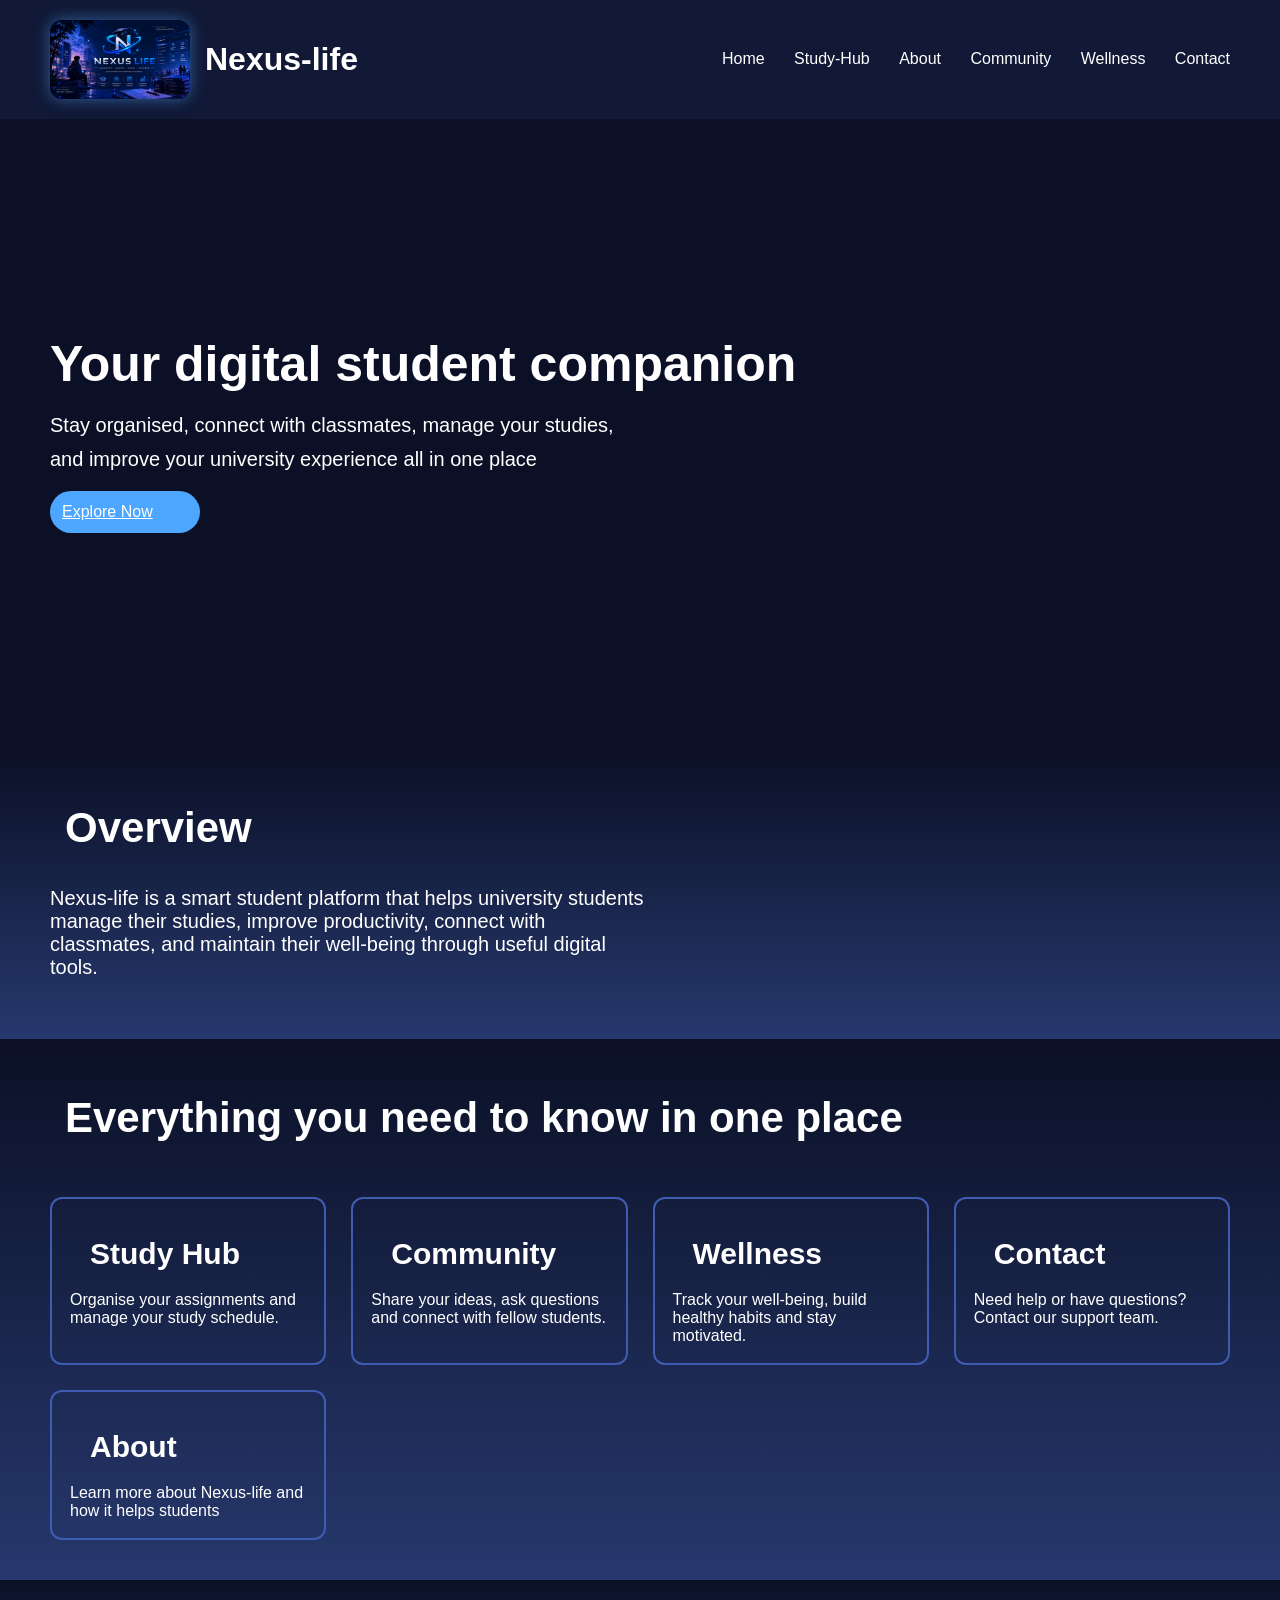
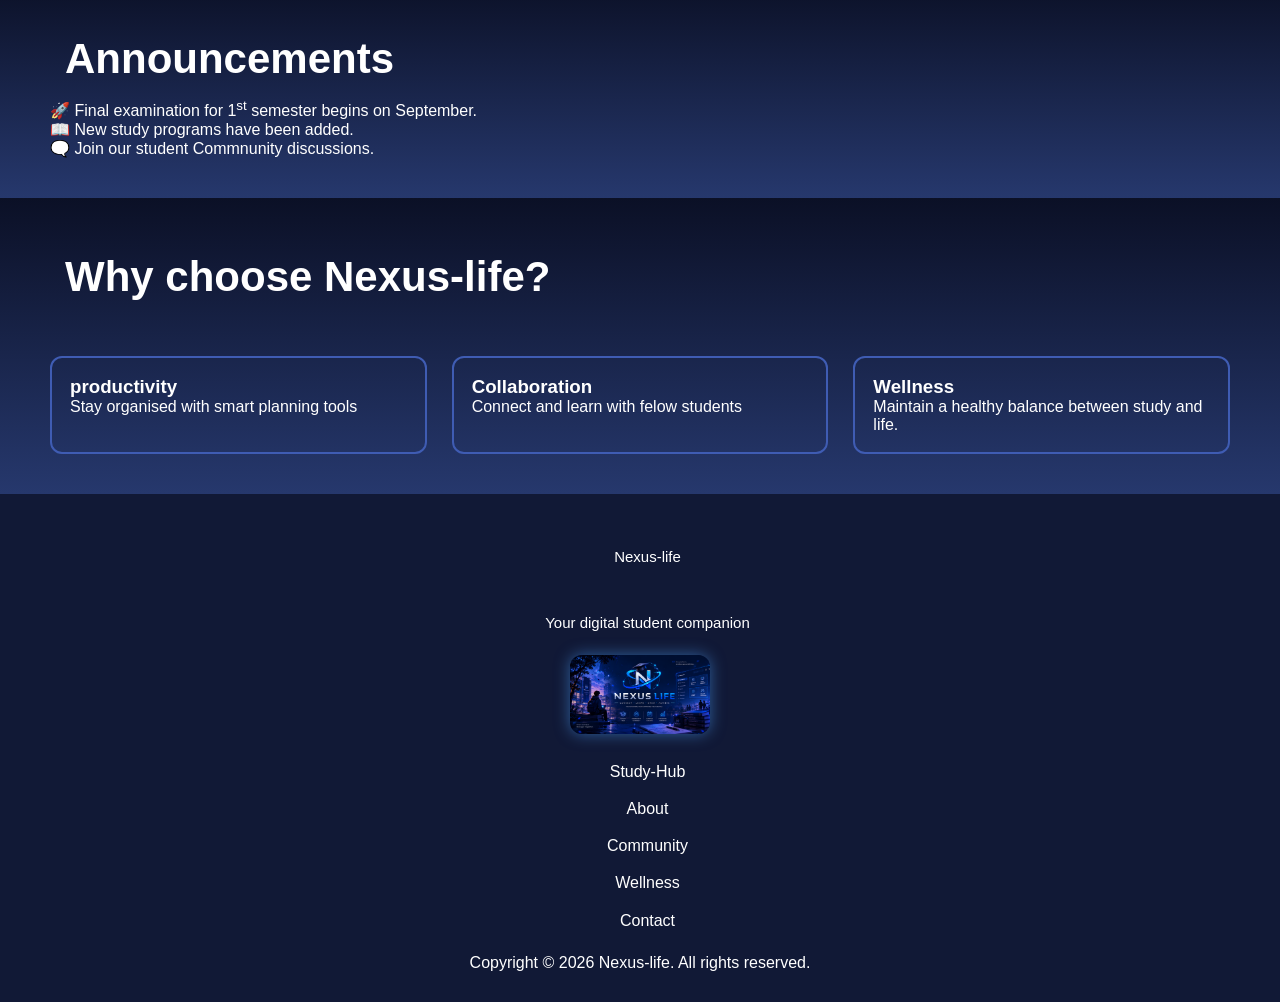
==== index.html @ a423b485 "Initial website upload" ====
<!DOCTYPE html>
<html lang="en">

<head>
    <meta charset="UTF-8">
    <meta name="viewport" content="width=device-width, initial-scale=1.0">
    <title>Nexus-life | your digital student companion</title>
    <link rel="stylesheet" href="style.css">
</head>

<body>
    <header>
        <div class="brand">
            <img class="logo" src="nexus-img-logo.png" alt="Nexus-life logo">
            <h1>Nexus-life</h1>
        </div>
        <nav>
            <a href="index.html">Home</a>
            <a href="study.html">Study-Hub</a>
            <a href="about.html">About</a>
            <a href="community.html">Community</a>
            <a href="wellness.html">Wellness</a>
            <a href="contact.html">Contact</a>
        </nav>
    </header>
    <main>
        <section class="hero">
            <h2>Your digital student companion</h2>
            <p>Stay organised, connect with classmates, manage your studies, and improve your university experience all
                in one place</p>
            <a class="button" href="study.html">Explore Now</a>
        </section>
        <section class="overview">
            <h2>Overview</h2>
            <p>Nexus-life is a smart student platform that helps university students manage their studies, improve
                productivity, connect with classmates, and maintain their well-being through useful digital tools.</p>
        </section>
        <section class="features">
            <h2>Everything you need to know in one place</h2>
            <div class="feature-grid">
                <div class="feature-card">
                    <h3><a href="study.html">Study Hub</a></h3>
                    <p>Organise your assignments and manage your study schedule.</p>
                </div>
                <div class="feature-card">
                    <h3><a href="community.html">Community</a></h3>
                    <p>Share your ideas, ask questions and connect with fellow students.</p>
                </div>
                <div class="feature-card">
                    <h3><a href="wellness.html">Wellness</a></h3>
                    <p>Track your well-being, build healthy habits and stay motivated.</p>
                </div>
                <div class="feature-card">
                    <h3><a href="contact.html">Contact</a></h3>
                    <p>Need help or have questions? Contact our support team.</p>
                </div>
                <div class="feature-card">
                    <h3><a href="about.html">About</a></h3>
                    <p>Learn more about Nexus-life and how it helps students</p>
                </div>
            </div>
        </section>
        <section class="announcements">
            <h2>Announcements</h2>
            <ul>
                <li>🚀 Final examination for 1<sup>st</sup> semester begins on September.</li>
                <li>📖 New study programs have been added.</li>
                <li>🗨️ Join our student Commnunity discussions.</li>
            </ul>
        </section>
        <section class="nexus-life">
            <h2>Why choose Nexus-life?</h2>
            <div class="feature-grid">
                <div class="feature-card">
                    <h3>productivity</h3>
                    <p>Stay organised with smart planning tools</p>
                </div>
                <div class="feature-card">
                    <h3>Collaboration</h3>
                    <p>Connect and learn with felow students</p>
                </div>
                <div class="feature-card">
                    <h3>Wellness</h3>
                    <p>Maintain a healthy balance between study and life.</p>
                </div>
            </div>
        </section>
    </main>
    <footer>
        <p class="para">Nexus-life</p>
        <p class="para">Your digital student companion</p>
        <img id="imgs" src="nexus-img-logo.png" alt="nexus-img-logo">
        <ul id="names">
            <li><a href="study.html">Study-Hub</a></li>
            <li><a href="about.html">About</a></li>
            <li><a href="community.html">Community</a></li>
            <li><a href="wellness.html">Wellness</a></li>
            <li><a href="contact.html">Contact</a></li>
        </ul>
        <p id="foot"> Copyright &copy; 2026 Nexus-life. All rights reserved. </p>
    </footer>
</body>

</html>
---- style.css ----
* {
    margin: 0;
    padding: 0;
    box-sizing: border-box;
}
.brand{
    display: flex;
    align-items: center;
    gap: 15px;
}
body {
    font-family: Arial, sans-serif;
    background-color: #0b1026;
    color: white;
}
header{
    display: flex;
    align-items: center;
    justify-content: space-between;
    padding: 20px 50px;
    background-color: #111936;
}
.logo{
    width: 140px;
    border-radius: 12px;
    box-shadow: 0 0 15px rgba(77, 166, 255, 0.5);
}
nav a{
    color: white;
    text-decoration: none;
    margin-left: 25px;
}
nav a:hover{
    color: #4da6ff;
}
.hero{
    min-height: 70vh;
    display: flex;
    flex-direction: column;
    justify-content: center;
    padding: 40px 50px;
    background: linear-gradient(rgba(11,16,38,0.8), rgba(11,16,38,0.8));
}
.hero h2{
    font-size: 50px;
}
.hero p{
    font-size: 20px;
    max-width: 600px;
    margin: 15px 0;
    line-height: 1.7;
}
.button{
    width: 150px;
    padding: 12px;
    border: none;
    border-radius: 25px;
    background-color: #4da6ff;
    color: white;
    font-size: 16px;
    cursor: pointer;
    transition: 0.3s ease,
                background-color 0.3s ease;
}
.button:hover{
    transform: scale(1.05);
}

.overview h2,
.features h2,
.announcements h2,
.nexus-life h2{
    font-size: 42px;
    margin: 15px;
}
.overview p{
    font-size: 20px;
    max-width: 600px;
    margin: 20px 0;
}

.features h3{
    font-size: 30px;
    padding: 20px;
}
.feature-card{
    border: 2px solid #3f5cb3;
    border-radius: 12px;
    padding: 18px;
    transition: 0.3s;
    
}
.feature-card a{
    color: white;
    text-decoration: none;
}
.feature-card:hover{
    transform: translateY(-8px);
    box-shadow: 0 0 20px rgba(77, 166, 255, .4);
}

#foot{
    text-align: center;
}
.feature-grid{
    display: grid;
    grid-template-columns: repeat(auto-fit, minmax(250px, 1fr));
    gap: 25px;
    margin-top: 40px;
}
.para{
    line-height: 1.7;
    font-size: 15px;
    margin-left: 15px;
    padding: 20px;
}
#names{
    line-height: 1.7;
    margin: 15px 10px;
}
#imgs{
    width: 140px;
    border-radius: 12px;
    box-shadow: 0 0 15px rgba(77,166,255,0.5);
}
li{
    list-style: none;
}
li a{
    color: white;
    text-decoration: none;
    margin-left: 15px;
    padding: 5px;
    display: block;
}
li a:hover{
    color:#4da6ff;
}
.announcements p{
    font-size: 20px;
    display: flex;
    flex-direction: column;
    justify-content: center;
}

section{
    display: flex;
    flex-direction: column;
    justify-content: center;
    padding: 40px 50px;
    background: linear-gradient(
    #0b1026,
    #26386d );
}
footer{
    background-color: #111936;
    padding: 30px;
    text-align: center;
}

.study-hero{
    display: flex;
    flex-direction: column;
    justify-content: center;
    padding: 40px 50px;
    background: linear-gradient(rgba(11, 16, 38, 0.8), rgba(11, 16, 38, 0.7));
}
.study-hero h2{
    font-size: 50px;
}
.study-hero p{
    font-size: 20px;
    margin: 15px 0;
    max-width: 600px;
    line-height: 1.7;
}
.planner h2,
.todo h2,
.timer h2,
.resources h2{
    font-family: Arial, Helvetica, sans-serif;
    font-size: 42px;
    margin: 15px;
}
.planner label,input, button{
    max-width: 600px;
    padding: 10px 10px ;
}
button{
    margin: 10px 10px;
    
}
.resources{
    padding: 40px 50px;
}
.resource-grid{
    display: grid;
    grid-template-columns: repeat(auto-fit, minmax(250px, 1fr));
    gap: 25px;
    margin-top: 40px;
}
.resource-card{
    border: 2px solid #3f5cb3;
    border-radius: 12px;
    padding: 18px;
    transition: 0.3s;
}
.resource-card:hover{
    transform: translateY(-8px);
    box-shadow: 0 0 20px rgba(77, 166, 255, .4);
}
.button-group{
    display: flex;
    gap: 15px;
    margin-top: 20px;
}
.planner,
.todo,
.timer,
.resources{

    padding:40px 50px;

    background:#162348;

    margin:30px;

    border-radius:15px;
}
.completed{
    text-decoration: line-through;
    opacity: 0.6;
}
.complete-btn,
.delete-btn{
    padding: 5px 10px;
    border: none;
    border-radius: 5px;
    cursor: pointer;
    font-size: 13px;
    margin-left: 7px;
    transition: 0.3s ease;
}
.complete-btn{
    background-color: #2ecc71;
    color: white;
}
.complete-btn:hover{
    background-color: #27ae60;
    transform: scale(1.05);
}
.delete-btn{
    background-color: #e74c3c;
    color: white;
}
.delete-btn:hover{
    background-color: #c0392b;
    transform: scale(1.05);
}
.about-hero{
     display: flex;
    flex-direction: column;
    justify-content: center;
    padding: 40px 50px;
    background: linear-gradient(rgba(11, 16, 38, 0.8), rgba(11, 16, 38, 0.7));
}
.about-hero h2{
    font-size: 50px;
}
.about-hero p{
    font-size: 20px;
    margin: 15px 0;
    max-width: 600px;
    line-height: 1.7;
}
.mission{
    display: flex;
    flex-direction: column;
    justify-content: center;
    padding: 40px 50px;
    background: linear-gradient(rgba(11, 16, 38, 0.8), rgba(11, 16, 38, 0.4));
}
.mission h2{
    font-size: 50px;
}
.mission p{
    font-size: 20px;
    margin: 15px 0;
    max-width: 600px;
    line-height: 1.7;
    max-width: 600px;
}
.vision{
    display: flex;
    flex-direction: column;
    justify-content: center;
    padding: 40px 50px;
    background: linear-gradient(rgba(11, 16, 38, 0.8), rgba(11, 16, 38, 0.6));
}
.vision h2{
    font-size: 50px;
}
.vision p{
    font-size: 20px;
    margin: 15px 0;
    max-width: 600px;
    line-height: 1.7;
}
.features-card{
    padding: 40px 50px;
}
.about-grid{
    display: grid;
    grid-template-columns: repeat(auto-fit, minmax(250px, 1fr));
    gap: 25px;
    margin-top: 40px;
}
.about-card{
    border: 2px solid #3f5cb3;
    border-radius: 12px;
    padding: 18px;
    transition: 0.3s;
}
.about-card:hover{
    transform: translateY(-8px);
    box-shadow: 0 0 20px rgba(77, 166, 255, .4);
} 
.std{
    width: 600px;
    border-radius: 15px;
    margin: 20px auto;
}
.std-1{
    width: 600px;
    border-radius: 15px;
    margin-left: 40px;
}
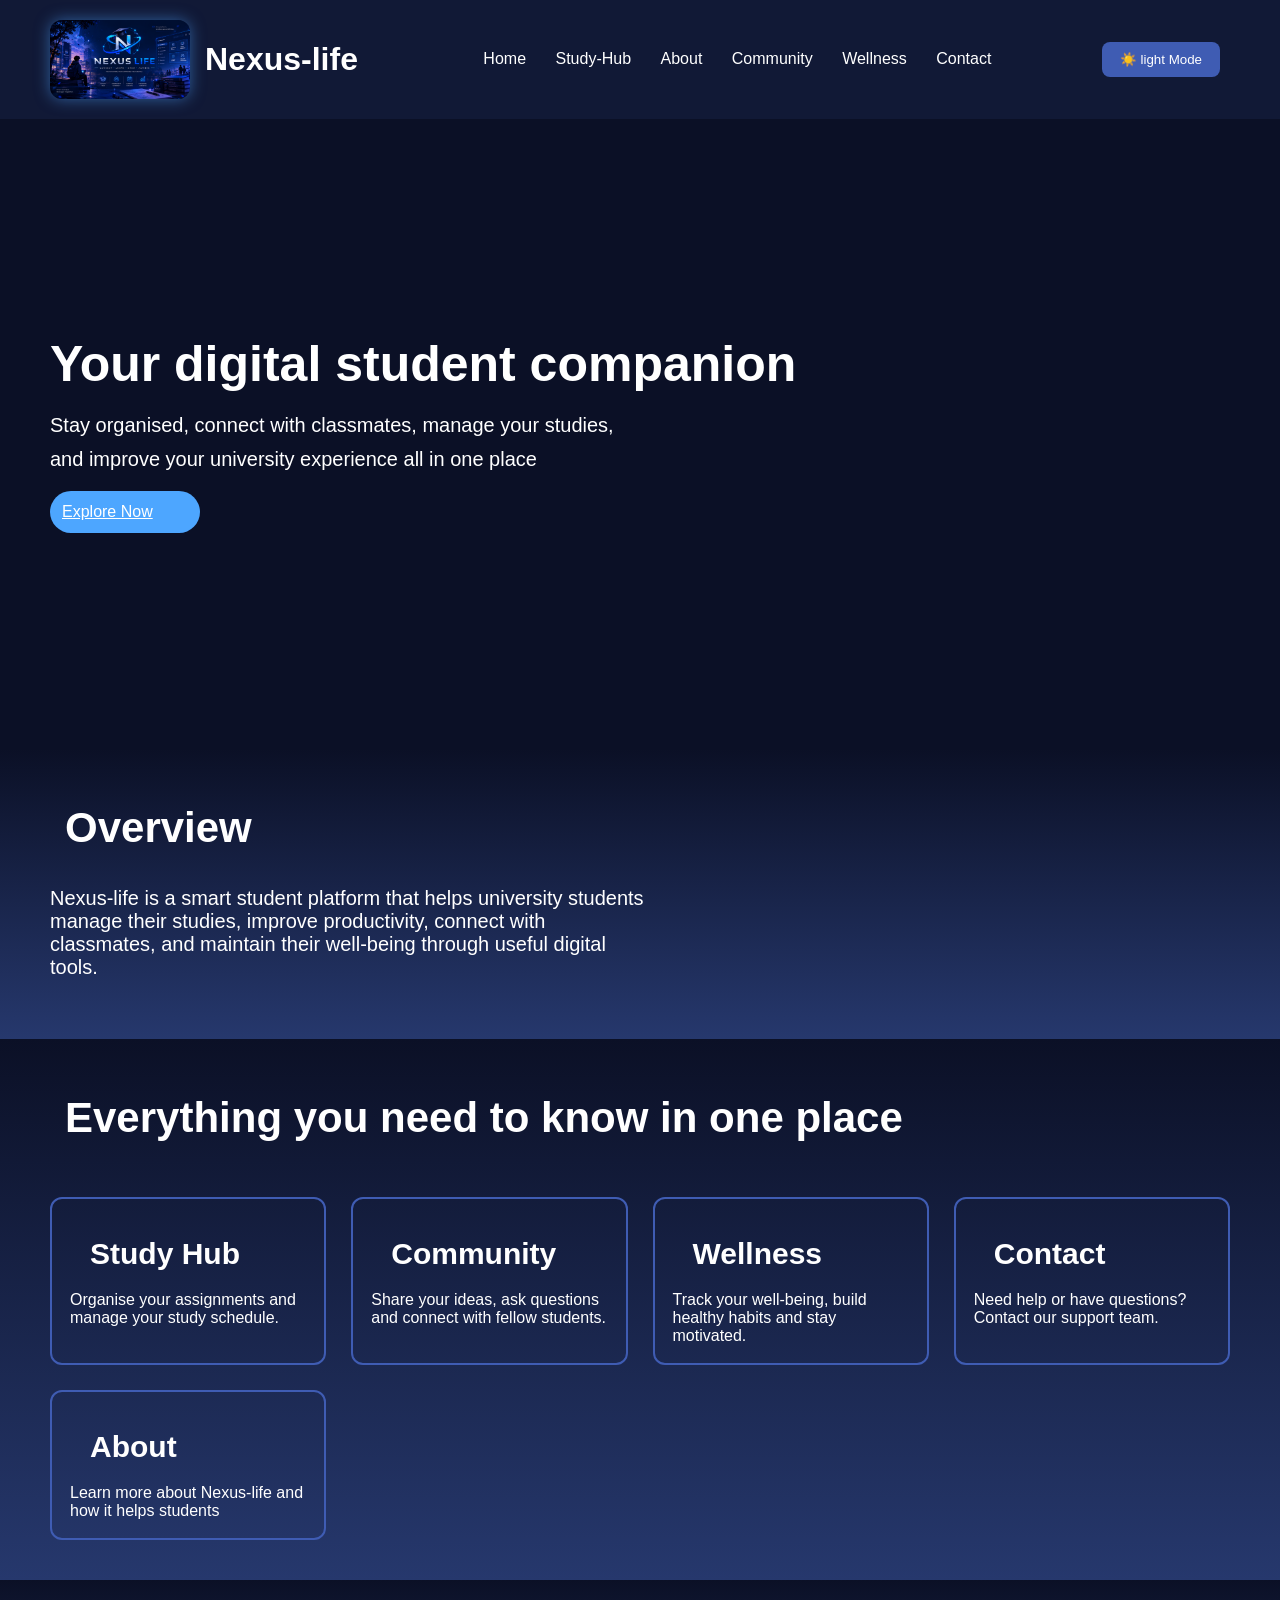
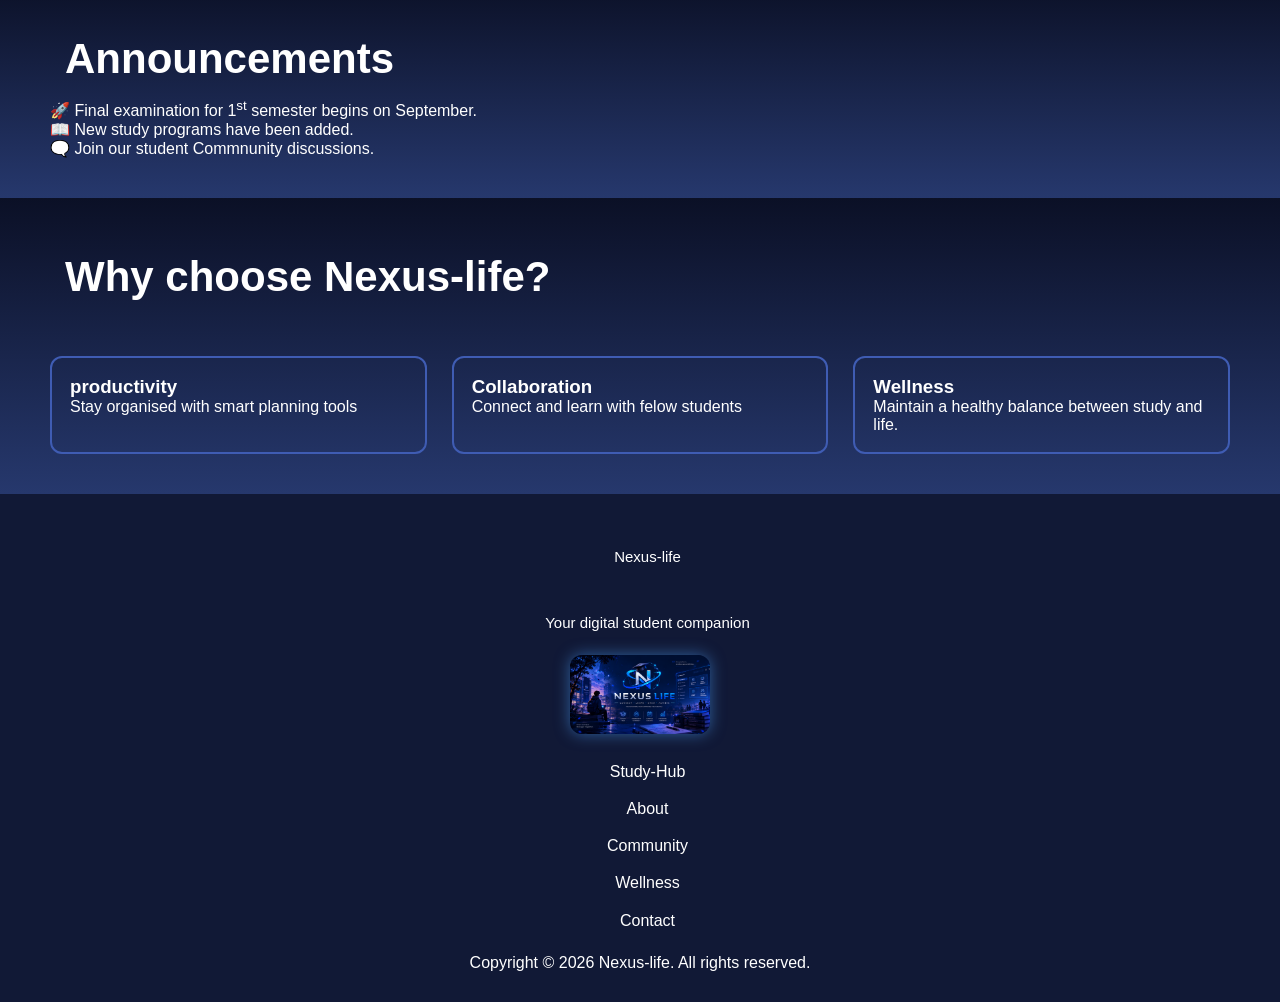
==== commit 1a09257d: "added contact page" ====
--- a/index.html
+++ b/index.html
@@ -22,6 +22,7 @@
             <a href="wellness.html">Wellness</a>
             <a href="contact.html">Contact</a>
         </nav>
+        <button id="theme-btn">☀️ light Mode</button>
     </header>
     <main>
         <section class="hero">
@@ -99,6 +100,7 @@
         </ul>
         <p id="foot"> Copyright &copy; 2026 Nexus-life. All rights reserved. </p>
     </footer>
+    <script src="script.js"></script>
 </body>
 
 </html>
--- a/style.css
+++ b/style.css
@@ -3,54 +3,64 @@
     padding: 0;
     box-sizing: border-box;
 }
-.brand{
+
+.brand {
     display: flex;
     align-items: center;
     gap: 15px;
 }
+
 body {
     font-family: Arial, sans-serif;
     background-color: #0b1026;
     color: white;
 }
-header{
+
+header {
     display: flex;
     align-items: center;
     justify-content: space-between;
     padding: 20px 50px;
     background-color: #111936;
 }
-.logo{
+
+.logo {
     width: 140px;
     border-radius: 12px;
     box-shadow: 0 0 15px rgba(77, 166, 255, 0.5);
 }
-nav a{
+
+nav a {
     color: white;
     text-decoration: none;
     margin-left: 25px;
 }
-nav a:hover{
+
+nav a:hover {
     color: #4da6ff;
 }
-.hero{
+
+.hero {
     min-height: 70vh;
     display: flex;
     flex-direction: column;
     justify-content: center;
     padding: 40px 50px;
-    background: linear-gradient(rgba(11,16,38,0.8), rgba(11,16,38,0.8));
-}
-.hero h2{
-    font-size: 50px;
-}
-.hero p{
-    font-size: 20px;
-    max-width: 600px;
-    margin: 15px 0;
-    line-height: 1.7;
-}
-.button{
+    background: linear-gradient(rgba(11, 16, 38, 0.8), rgba(11, 16, 38, 0.8));
+}
+
+.hero h2 {
+    font-size: 50px;
+}
+
+.hero p {
+    font-size: 20px;
+    max-width: 600px;
+    margin: 15px 0;
+    line-height: 1.7;
+}
+
+.button {
     width: 150px;
     padding: 12px;
     border: none;
@@ -60,179 +70,211 @@
     font-size: 16px;
     cursor: pointer;
     transition: 0.3s ease,
-                background-color 0.3s ease;
-}
-.button:hover{
+        background-color 0.3s ease;
+}
+
+.button:hover {
     transform: scale(1.05);
 }
 
 .overview h2,
 .features h2,
 .announcements h2,
-.nexus-life h2{
+.nexus-life h2 {
     font-size: 42px;
     margin: 15px;
 }
-.overview p{
+
+.overview p {
     font-size: 20px;
     max-width: 600px;
     margin: 20px 0;
 }
 
-.features h3{
+.features h3 {
     font-size: 30px;
     padding: 20px;
 }
-.feature-card{
+
+.feature-card {
     border: 2px solid #3f5cb3;
     border-radius: 12px;
     padding: 18px;
     transition: 0.3s;
-    
-}
-.feature-card a{
+
+}
+
+.feature-card a {
     color: white;
     text-decoration: none;
 }
-.feature-card:hover{
+
+.feature-card:hover {
     transform: translateY(-8px);
     box-shadow: 0 0 20px rgba(77, 166, 255, .4);
 }
 
-#foot{
+#foot {
     text-align: center;
 }
-.feature-grid{
+
+.feature-grid {
     display: grid;
     grid-template-columns: repeat(auto-fit, minmax(250px, 1fr));
     gap: 25px;
     margin-top: 40px;
 }
-.para{
+
+.para {
     line-height: 1.7;
     font-size: 15px;
     margin-left: 15px;
     padding: 20px;
 }
-#names{
+
+#names {
     line-height: 1.7;
     margin: 15px 10px;
 }
-#imgs{
+
+#imgs {
     width: 140px;
     border-radius: 12px;
-    box-shadow: 0 0 15px rgba(77,166,255,0.5);
-}
-li{
+    box-shadow: 0 0 15px rgba(77, 166, 255, 0.5);
+}
+
+li {
     list-style: none;
 }
-li a{
+
+li a {
     color: white;
     text-decoration: none;
     margin-left: 15px;
     padding: 5px;
     display: block;
 }
-li a:hover{
-    color:#4da6ff;
-}
-.announcements p{
-    font-size: 20px;
-    display: flex;
-    flex-direction: column;
-    justify-content: center;
-}
-
-section{
-    display: flex;
-    flex-direction: column;
-    justify-content: center;
-    padding: 40px 50px;
-    background: linear-gradient(
-    #0b1026,
-    #26386d );
-}
-footer{
+
+li a:hover {
+    color: #4da6ff;
+}
+
+.announcements p {
+    font-size: 20px;
+    display: flex;
+    flex-direction: column;
+    justify-content: center;
+}
+
+section {
+    display: flex;
+    flex-direction: column;
+    justify-content: center;
+    padding: 40px 50px;
+    background: linear-gradient(#0b1026,
+            #26386d);
+}
+
+footer {
     background-color: #111936;
     padding: 30px;
     text-align: center;
 }
 
-.study-hero{
+
+
+
+
+.study-hero {
     display: flex;
     flex-direction: column;
     justify-content: center;
     padding: 40px 50px;
     background: linear-gradient(rgba(11, 16, 38, 0.8), rgba(11, 16, 38, 0.7));
 }
-.study-hero h2{
-    font-size: 50px;
-}
-.study-hero p{
-    font-size: 20px;
-    margin: 15px 0;
-    max-width: 600px;
-    line-height: 1.7;
-}
+
+.study-hero h2 {
+    font-size: 50px;
+}
+
+.study-hero p {
+    font-size: 20px;
+    margin: 15px 0;
+    max-width: 600px;
+    line-height: 1.7;
+}
+
 .planner h2,
 .todo h2,
 .timer h2,
-.resources h2{
+.resources h2 {
     font-family: Arial, Helvetica, sans-serif;
     font-size: 42px;
     margin: 15px;
 }
-.planner label,input, button{
-    max-width: 600px;
-    padding: 10px 10px ;
-}
-button{
+
+.planner label,
+input,
+button {
+    max-width: 600px;
+    padding: 10px 10px;
+}
+
+button {
     margin: 10px 10px;
-    
-}
-.resources{
-    padding: 40px 50px;
-}
-.resource-grid{
+
+}
+
+.resources {
+    padding: 40px 50px;
+}
+
+.resource-grid {
     display: grid;
     grid-template-columns: repeat(auto-fit, minmax(250px, 1fr));
     gap: 25px;
     margin-top: 40px;
 }
-.resource-card{
+
+.resource-card {
     border: 2px solid #3f5cb3;
     border-radius: 12px;
     padding: 18px;
     transition: 0.3s;
 }
-.resource-card:hover{
+
+.resource-card:hover {
     transform: translateY(-8px);
     box-shadow: 0 0 20px rgba(77, 166, 255, .4);
 }
-.button-group{
+
+.button-group {
     display: flex;
     gap: 15px;
     margin-top: 20px;
 }
+
 .planner,
 .todo,
 .timer,
-.resources{
-
-    padding:40px 50px;
-
-    background:#162348;
-
-    margin:30px;
-
-    border-radius:15px;
-}
-.completed{
+.resources {
+
+    padding: 40px 50px;
+
+    background: #162348;
+
+    margin: 30px;
+
+    border-radius: 15px;
+}
+
+.completed {
     text-decoration: line-through;
     opacity: 0.6;
 }
+
 .complete-btn,
-.delete-btn{
+.delete-btn {
     padding: 5px 10px;
     border: none;
     border-radius: 5px;
@@ -241,97 +283,561 @@
     margin-left: 7px;
     transition: 0.3s ease;
 }
-.complete-btn{
+
+.complete-btn {
     background-color: #2ecc71;
     color: white;
 }
-.complete-btn:hover{
+
+.complete-btn:hover {
     background-color: #27ae60;
     transform: scale(1.05);
 }
-.delete-btn{
+
+.delete-btn {
     background-color: #e74c3c;
     color: white;
 }
-.delete-btn:hover{
+
+.delete-btn:hover {
     background-color: #c0392b;
     transform: scale(1.05);
 }
-.about-hero{
-     display: flex;
+
+
+
+
+
+.about-hero {
+    display: flex;
     flex-direction: column;
     justify-content: center;
     padding: 40px 50px;
     background: linear-gradient(rgba(11, 16, 38, 0.8), rgba(11, 16, 38, 0.7));
 }
-.about-hero h2{
-    font-size: 50px;
-}
-.about-hero p{
-    font-size: 20px;
-    margin: 15px 0;
-    max-width: 600px;
-    line-height: 1.7;
-}
-.mission{
+
+.about-hero h2 {
+    font-size: 50px;
+}
+
+.about-hero p {
+    font-size: 20px;
+    margin: 15px 0;
+    max-width: 600px;
+    line-height: 1.7;
+}
+
+.mission {
     display: flex;
     flex-direction: column;
     justify-content: center;
     padding: 40px 50px;
     background: linear-gradient(rgba(11, 16, 38, 0.8), rgba(11, 16, 38, 0.4));
 }
-.mission h2{
-    font-size: 50px;
-}
-.mission p{
-    font-size: 20px;
-    margin: 15px 0;
-    max-width: 600px;
-    line-height: 1.7;
-    max-width: 600px;
-}
-.vision{
+
+.mission h2 {
+    font-size: 50px;
+}
+
+.mission p {
+    font-size: 20px;
+    margin: 15px 0;
+    max-width: 600px;
+    line-height: 1.7;
+    max-width: 600px;
+}
+
+.vision {
     display: flex;
     flex-direction: column;
     justify-content: center;
     padding: 40px 50px;
     background: linear-gradient(rgba(11, 16, 38, 0.8), rgba(11, 16, 38, 0.6));
 }
-.vision h2{
-    font-size: 50px;
-}
-.vision p{
-    font-size: 20px;
-    margin: 15px 0;
-    max-width: 600px;
-    line-height: 1.7;
-}
-.features-card{
-    padding: 40px 50px;
-}
-.about-grid{
+
+.vision h2 {
+    font-size: 50px;
+}
+
+.vision p {
+    font-size: 20px;
+    margin: 15px 0;
+    max-width: 600px;
+    line-height: 1.7;
+}
+
+.features-card {
+    padding: 40px 50px;
+}
+
+.about-grid {
     display: grid;
     grid-template-columns: repeat(auto-fit, minmax(250px, 1fr));
     gap: 25px;
     margin-top: 40px;
 }
-.about-card{
+
+.about-card {
     border: 2px solid #3f5cb3;
     border-radius: 12px;
     padding: 18px;
     transition: 0.3s;
 }
-.about-card:hover{
+
+.about-card:hover {
     transform: translateY(-8px);
     box-shadow: 0 0 20px rgba(77, 166, 255, .4);
-} 
-.std{
+}
+
+.std {
     width: 600px;
     border-radius: 15px;
     margin: 20px auto;
 }
-.std-1{
+
+.std-1 {
     width: 600px;
     border-radius: 15px;
     margin-left: 40px;
 }
+
+
+
+
+
+.community-hero {
+    display: flex;
+    flex-direction: column;
+    justify-content: center;
+    padding: 40px 50px;
+    background: linear-gradient(rgba(11, 16, 38, 0.8), rgba(11, 16, 38, 0.7));
+}
+
+.community-hero h2 {
+    font-size: 50px;
+}
+
+.community-hero p {
+    font-size: 20px;
+    margin: 15px 0;
+    max-width: 600px;
+    line-height: 1.7;
+}
+
+.forum {
+    padding: 40px 50px;
+    background: linear-gradient(rgba(11, 16, 38, 0.8), rgba(11, 16, 38, 0.4));
+}
+
+.forum.h2 {
+    font-size: 50px;
+}
+
+.forum input,
+.forum textarea {
+    width: 100%;
+    padding: 10px;
+    margin: 10px 0;
+    border-radius: 5px;
+    border: 1px solid #ccc;
+    max-width: 600px;
+}
+
+.forum button {
+    padding: 10px 20px;
+    border: none;
+    border-radius: 5px;
+    background-color: #4da6ff;
+    color: white;
+    cursor: pointer;
+}
+
+.comments {
+    padding: 40px 50px;
+    background: linear-gradient(rgba(11, 16, 38, 0.8), rgba(11, 16, 38, 0.4));
+}
+
+.comments h2 {
+    font-size: 50px;
+}
+
+
+
+
+.wellness-hero {
+    display: flex;
+    flex-direction: column;
+    justify-content: center;
+    padding: 40px 50px;
+    background: linear-gradient(rgba(11, 16, 38, 0.7), rgba(11, 16, 38, 0.5));
+}
+
+.wellness-hero h2 {
+    font-size: 50px;
+}
+
+.wellness-hero p {
+    font-size: 20px;
+    margin: 15px 0;
+    max-width: 600px;
+    line-height: 1.7;
+}
+
+.mood-check {
+    padding: 40px 50px;
+    background: linear-gradient(rgba(11, 16, 38, 0.8), rgba(11, 16, 38, 0.4));
+}
+
+.mood-check h2 {
+    font-size: 50px;
+}
+
+.mood-check p {
+    font-size: 20px;
+    margin: 15px 0;
+    max-width: 600px;
+    line-height: 1.7;
+}
+
+.mood-btn {
+    display: flex;
+    gap: 15px;
+    margin-top: 20px;
+}
+
+.md-button {
+    width: 150px;
+    padding: 12px;
+    border: none;
+    border-radius: 25px;
+    background-color: #4da6ff;
+    color: white;
+    font-size: 16px;
+    cursor: pointer;
+    transition: 0.3s ease,
+        background-color 0.3s ease;
+}
+
+.md-button:hover {
+    transform: scale(1.05);
+}
+
+.wellness-tips h2,
+.breathing h2 {
+    font-size: 50px;
+    padding: 40px 50px;
+    display: flex;
+    flex-direction: column;
+    justify-content: center;
+}
+
+.tips {
+    display: grid;
+    grid-template-columns: repeat(auto-fit, minmax(250px, 1fr));
+    gap: 25px;
+    margin-top: 40px;
+}
+
+.tip-card {
+    padding: 15px 20px;
+    border: 2px solid #3f5cb3;
+    border-radius: 12px;
+    transition: 0.3s;
+}
+
+.tip-card:hover {
+    transform: translateY(-8px);
+    box-shadow: 0 0 20px rgba(77, 166, 255, .4);
+}
+
+.tip-card h3 {
+    font-size: 30px;
+    padding: 10px
+}
+
+.tip-card p {
+    font-size: 20px;
+    padding: 5px;
+}
+
+.breathing p {
+    font-size: 20px;
+    margin: 15px 0;
+    max-width: 600px;
+    line-height: 1.7;
+}
+
+.breathing-box {
+    padding: 40px 50px;
+    background: linear-gradient(rgba(11, 16, 38, 0.8), rgba(11, 16, 38, 0.4));
+}
+
+.breathing-box p {
+    font-size: 30px;
+    padding-bottom: 10px;
+}
+
+.motivation h2 {
+    font-size: 50px;
+}
+
+.motivation p {
+    font-size: 20px;
+    margin: 15px 0;
+    max-width: 600px;
+    line-height: 1.7;
+}
+
+.habits {
+    display: flex;
+    flex-direction: column;
+    justify-content: center;
+    padding: 40px 50px;
+    background: linear-gradient(rgba(11, 16, 38, 0.8), rgba(11, 16, 38, 0.4));
+}
+
+.habits h2 {
+    font-size: 50px;
+}
+
+.hb {
+    font-size: 20px;
+    padding: 20px;
+    line-height: 2;
+    margin: 15px;
+}
+
+
+.contact-hero {
+    display: flex;
+    flex-direction: column;
+    justify-content: center;
+    padding: 40px 50px;
+    background: linear-gradient(rgba(11, 16, 38, 0.7), rgba(11, 16, 38, 0.5));
+}
+
+.contact-hero h2,
+.contact-form h2,
+.faq h2 {
+    font-size: 50px;
+}
+
+.contact-hero p {
+    padding-top: 10px;
+    font-size: 20px;
+    max-width: 600px;
+    line-height: 1.7;
+}
+
+.contact-form {
+    padding: 40px 50px;
+    background: linear-gradient(rgba(11, 16, 38, 0.8), rgba(11, 16, 38, 0.4));
+}
+
+.contact-form input,
+.contact-form textarea {
+    width: 100%;
+    padding: 10px;
+    margin: 10px 0;
+    border-radius: 5px;
+    border: 1px solid #ccc;
+    max-width: 600px;
+}
+
+.info-grid {
+    display: grid;
+    grid-template-columns: repeat(auto-fit, minmax(250px, 1fr));
+    gap: 15px;
+    margin-top: 10px;
+    margin-left: 15px;
+}
+
+.cont-card {
+    padding: 10px;
+    border: 2px solid #4da6ff;
+    border-radius: 12px;
+    transition: 0.3s;
+}
+
+.cont-card:hover {
+    transform: translateY(-8px);
+    box-shadow: 0 0 20px rgba(77, 166, 255, .4);
+}
+
+.faq-grid {
+    display: grid;
+    grid-template-columns: repeat(auto-fit, minmax(250px, 1fr));
+    gap: 15px;
+    margin-top: 20px;
+}
+
+.faq-card {
+    padding: 10px;
+    border: 2px solid #4da6ff;
+    border-radius: 12px;
+    transition: 0.3s;
+    max-width: 600px;
+}
+
+.faq-card:hover {
+    transform: translateY(-8px);
+    box-shadow: 0 0 20px rgba(77, 166, 255, .4);
+}
+
+/* ===========================
+   Responsive Design
+=========================== */
+
+@media (max-width: 768px) {
+
+    header {
+        flex-direction: column;
+        align-items: center;
+        text-align: center;
+    }
+
+    nav {
+        display: flex;
+        flex-direction: column;
+        gap: 15px;
+        margin-top: 20px;
+    }
+
+    .home-hero,
+    .study-hero,
+    .about-hero,
+    .community-hero,
+    .wellness-hero,
+    .contact-hero {
+
+        padding: 25px;
+
+    }
+
+    .home-hero h2,
+    .study-hero h2,
+    .about-hero h2,
+    .community-hero h2,
+    .wellness-hero h2,
+    .contact-hero h2 {
+
+        font-size: 36px;
+
+    }
+
+    .home-hero p,
+    .study-hero p,
+    .about-hero p,
+    .community-hero p,
+    .wellness-hero p,
+    .contact-hero p {
+
+        font-size: 18px;
+
+    }
+
+    .std,
+    .std-1 {
+
+        width: 100%;
+        max-width: 500px;
+        height: auto;
+
+    }
+
+    input,
+    textarea {
+
+        width: 100%;
+
+    }
+
+    .button {
+
+        width: 100%;
+
+    }
+
+    footer {
+
+        text-align: center;
+
+    }
+
+    #names {
+
+        display: flex;
+        flex-direction: column;
+        gap: 10px;
+
+    }
+}
+
+.light-mode {
+    background-color: #f5f5f5;
+    color: #222;
+
+
+
+}
+
+.light-mode header,
+.light-mode footer,
+.light-mode .study-hero,
+.light-mode .about-hero,
+.light-mode .community-hero,
+.light-mode .wellness-hero,
+.light-mode .contact-hero,
+.light-mode .planner,
+.light-mode .mission,
+.light-mode .vision {
+
+    background: white;
+    color: #222;
+
+}
+
+.light-mode .feature-card,
+.light-mode .about-card,
+.light-mode .tip-card,
+.light-mode .cont-card,
+.light-mode .resource-card {
+
+    background: #ffffff;
+    color: #222;
+    border: 1px solid #ccc;
+
+}
+
+#theme-btn {
+    padding: 10px 18px;
+    border: none;
+    border-radius: 8px;
+    cursor: pointer;
+    background-color: #3f5cb3;
+    color: white;
+    transition: 0.3s;
+}
+
+#theme-btn:hover {
+    background-color: #5c7cff;
+}
+.light-mode .hero,
+.light-mode .overview,
+.light-mode .features,
+.light-mode .announcements,
+.light-mode .nexus-life {
+
+    background: white;
+    color: #222;
+
+}
+
+
+.light-mode .feature-card {
+
+    background: white;
+    color: #222;
+    border: 1px solid #ccc;
+
+}
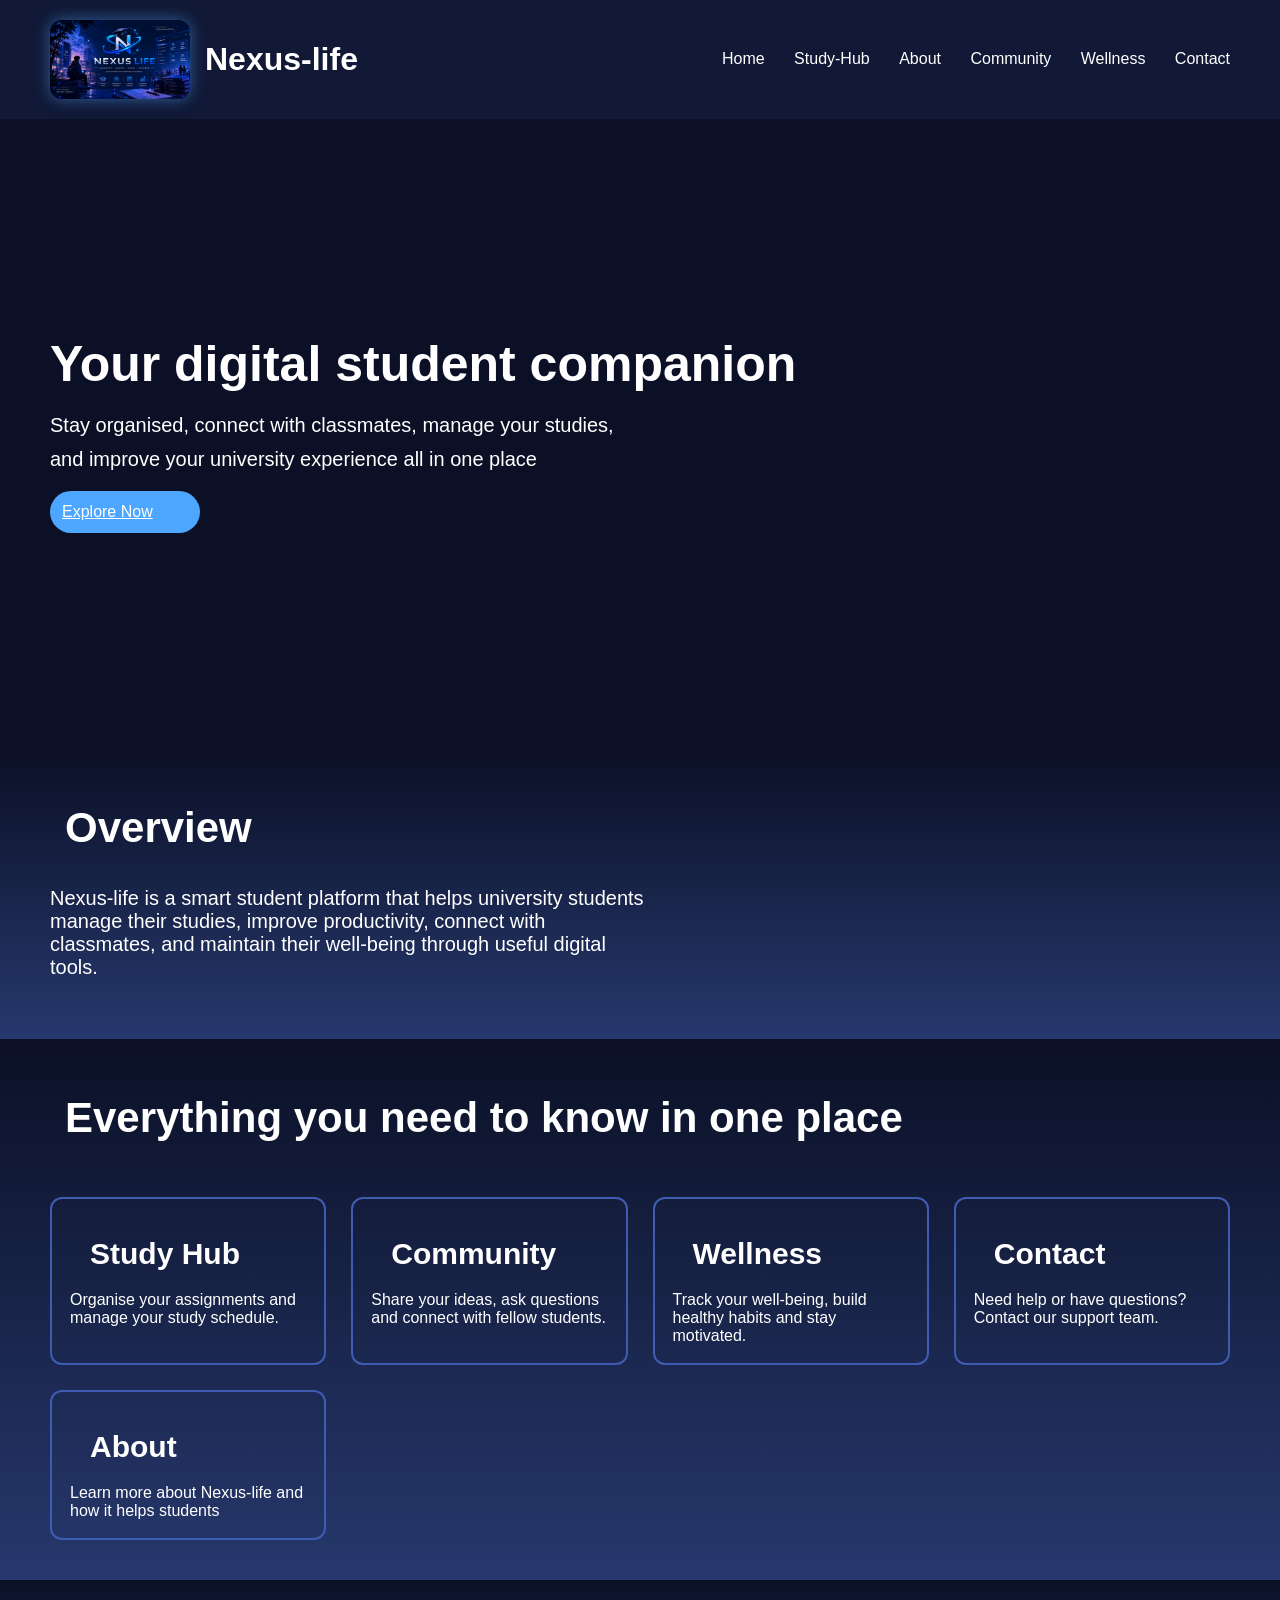
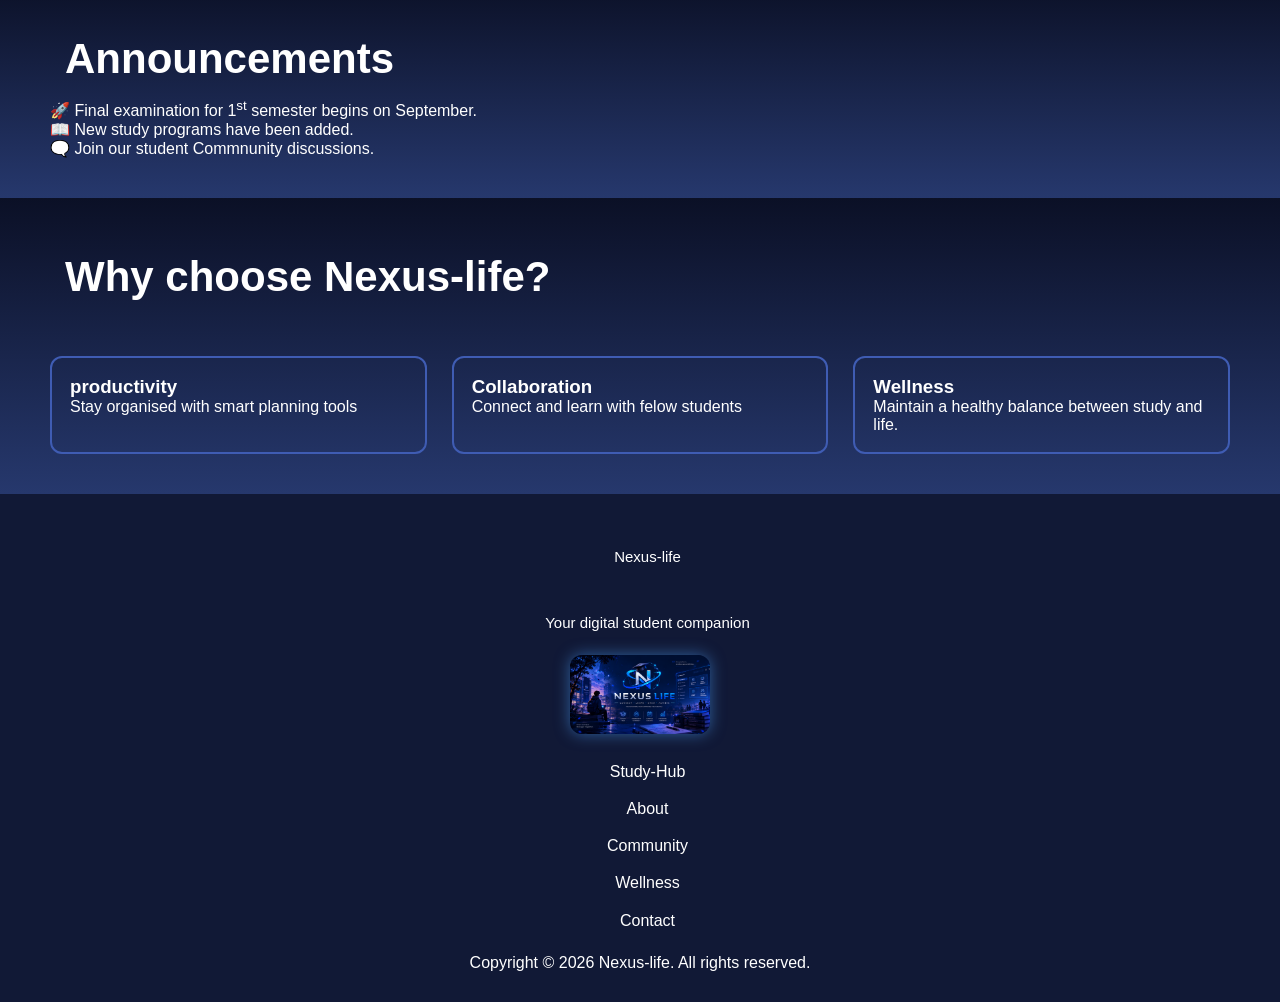
==== commit e847d762: "updated the pages" ====
--- a/index.html
+++ b/index.html
@@ -22,7 +22,7 @@
             <a href="wellness.html">Wellness</a>
             <a href="contact.html">Contact</a>
         </nav>
-        <button id="theme-btn">☀️ light Mode</button>
+    
     </header>
     <main>
         <section class="hero">
@@ -100,7 +100,7 @@
         </ul>
         <p id="foot"> Copyright &copy; 2026 Nexus-life. All rights reserved. </p>
     </footer>
-    <script src="script.js"></script>
+    
 </body>
 
 </html>
--- a/style.css
+++ b/style.css
@@ -772,72 +772,3 @@
 
     }
 }
-
-.light-mode {
-    background-color: #f5f5f5;
-    color: #222;
-
-
-
-}
-
-.light-mode header,
-.light-mode footer,
-.light-mode .study-hero,
-.light-mode .about-hero,
-.light-mode .community-hero,
-.light-mode .wellness-hero,
-.light-mode .contact-hero,
-.light-mode .planner,
-.light-mode .mission,
-.light-mode .vision {
-
-    background: white;
-    color: #222;
-
-}
-
-.light-mode .feature-card,
-.light-mode .about-card,
-.light-mode .tip-card,
-.light-mode .cont-card,
-.light-mode .resource-card {
-
-    background: #ffffff;
-    color: #222;
-    border: 1px solid #ccc;
-
-}
-
-#theme-btn {
-    padding: 10px 18px;
-    border: none;
-    border-radius: 8px;
-    cursor: pointer;
-    background-color: #3f5cb3;
-    color: white;
-    transition: 0.3s;
-}
-
-#theme-btn:hover {
-    background-color: #5c7cff;
-}
-.light-mode .hero,
-.light-mode .overview,
-.light-mode .features,
-.light-mode .announcements,
-.light-mode .nexus-life {
-
-    background: white;
-    color: #222;
-
-}
-
-
-.light-mode .feature-card {
-
-    background: white;
-    color: #222;
-    border: 1px solid #ccc;
-
-}
